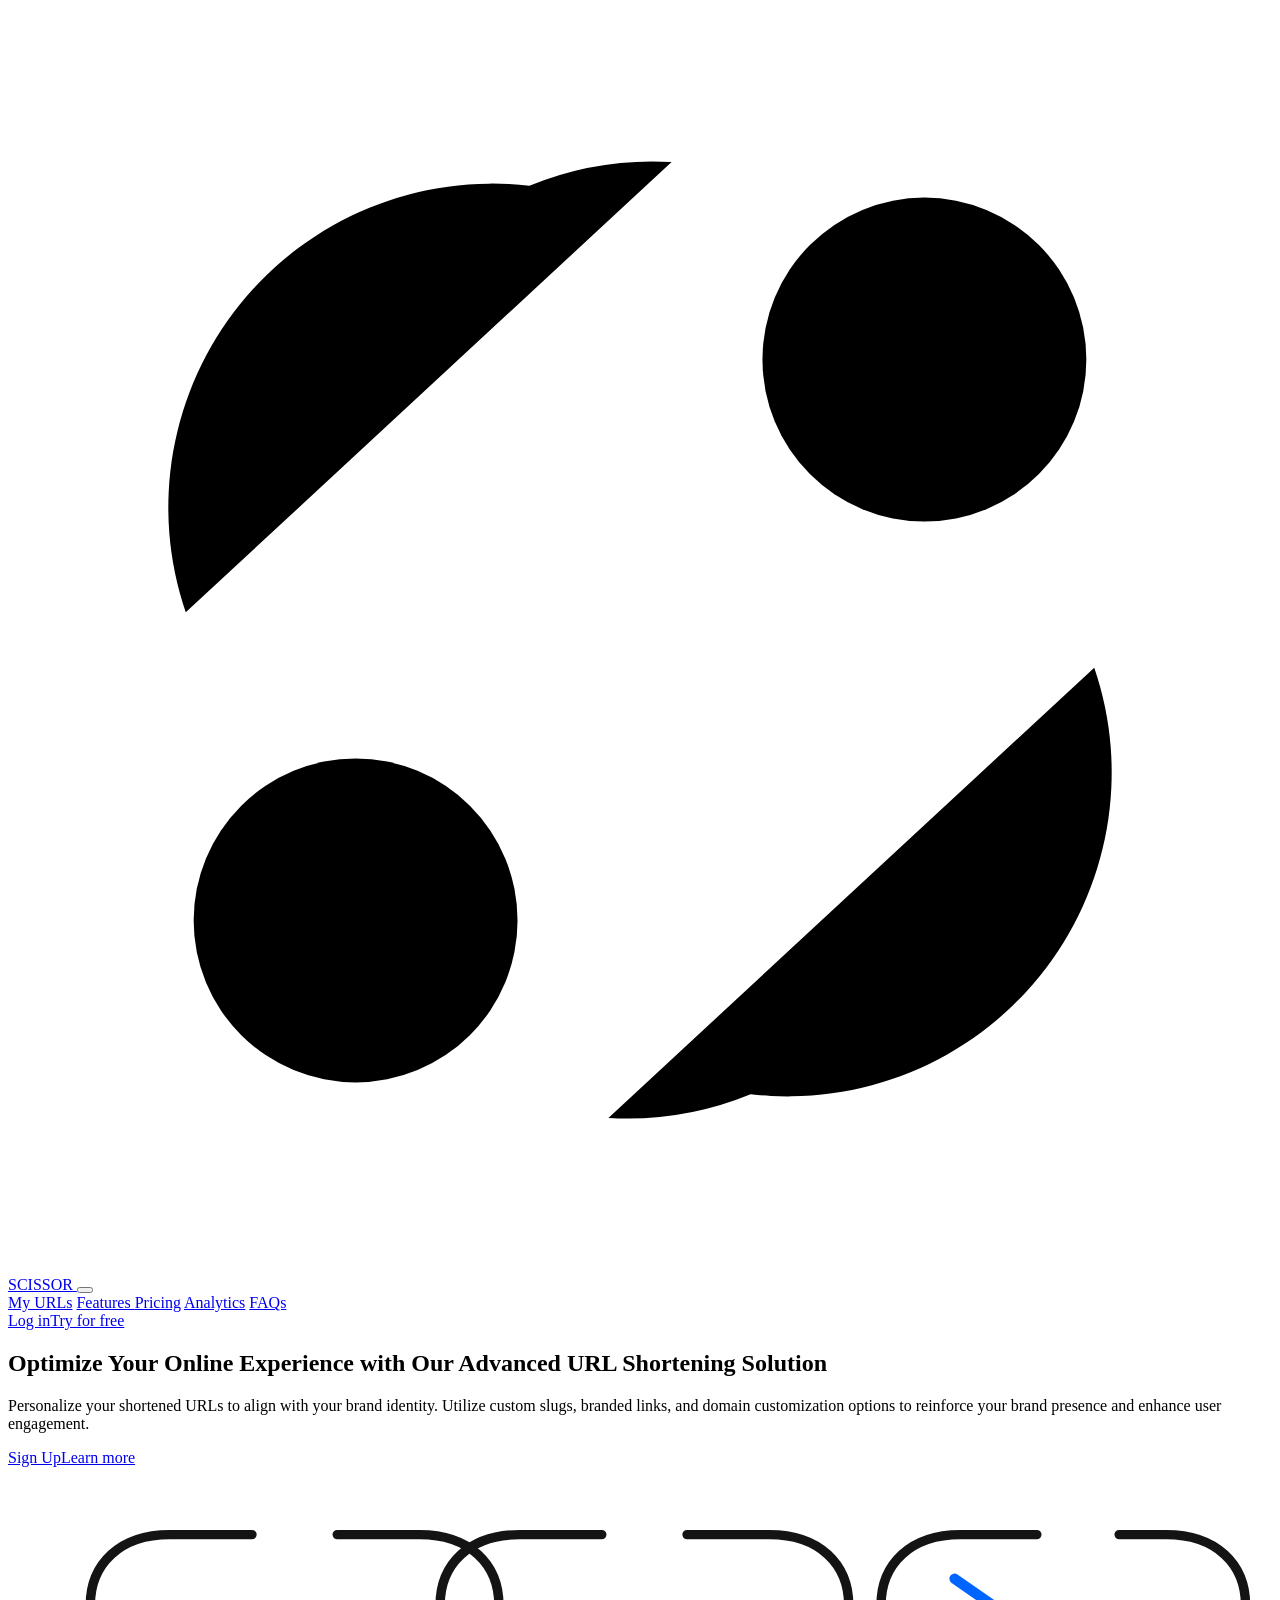
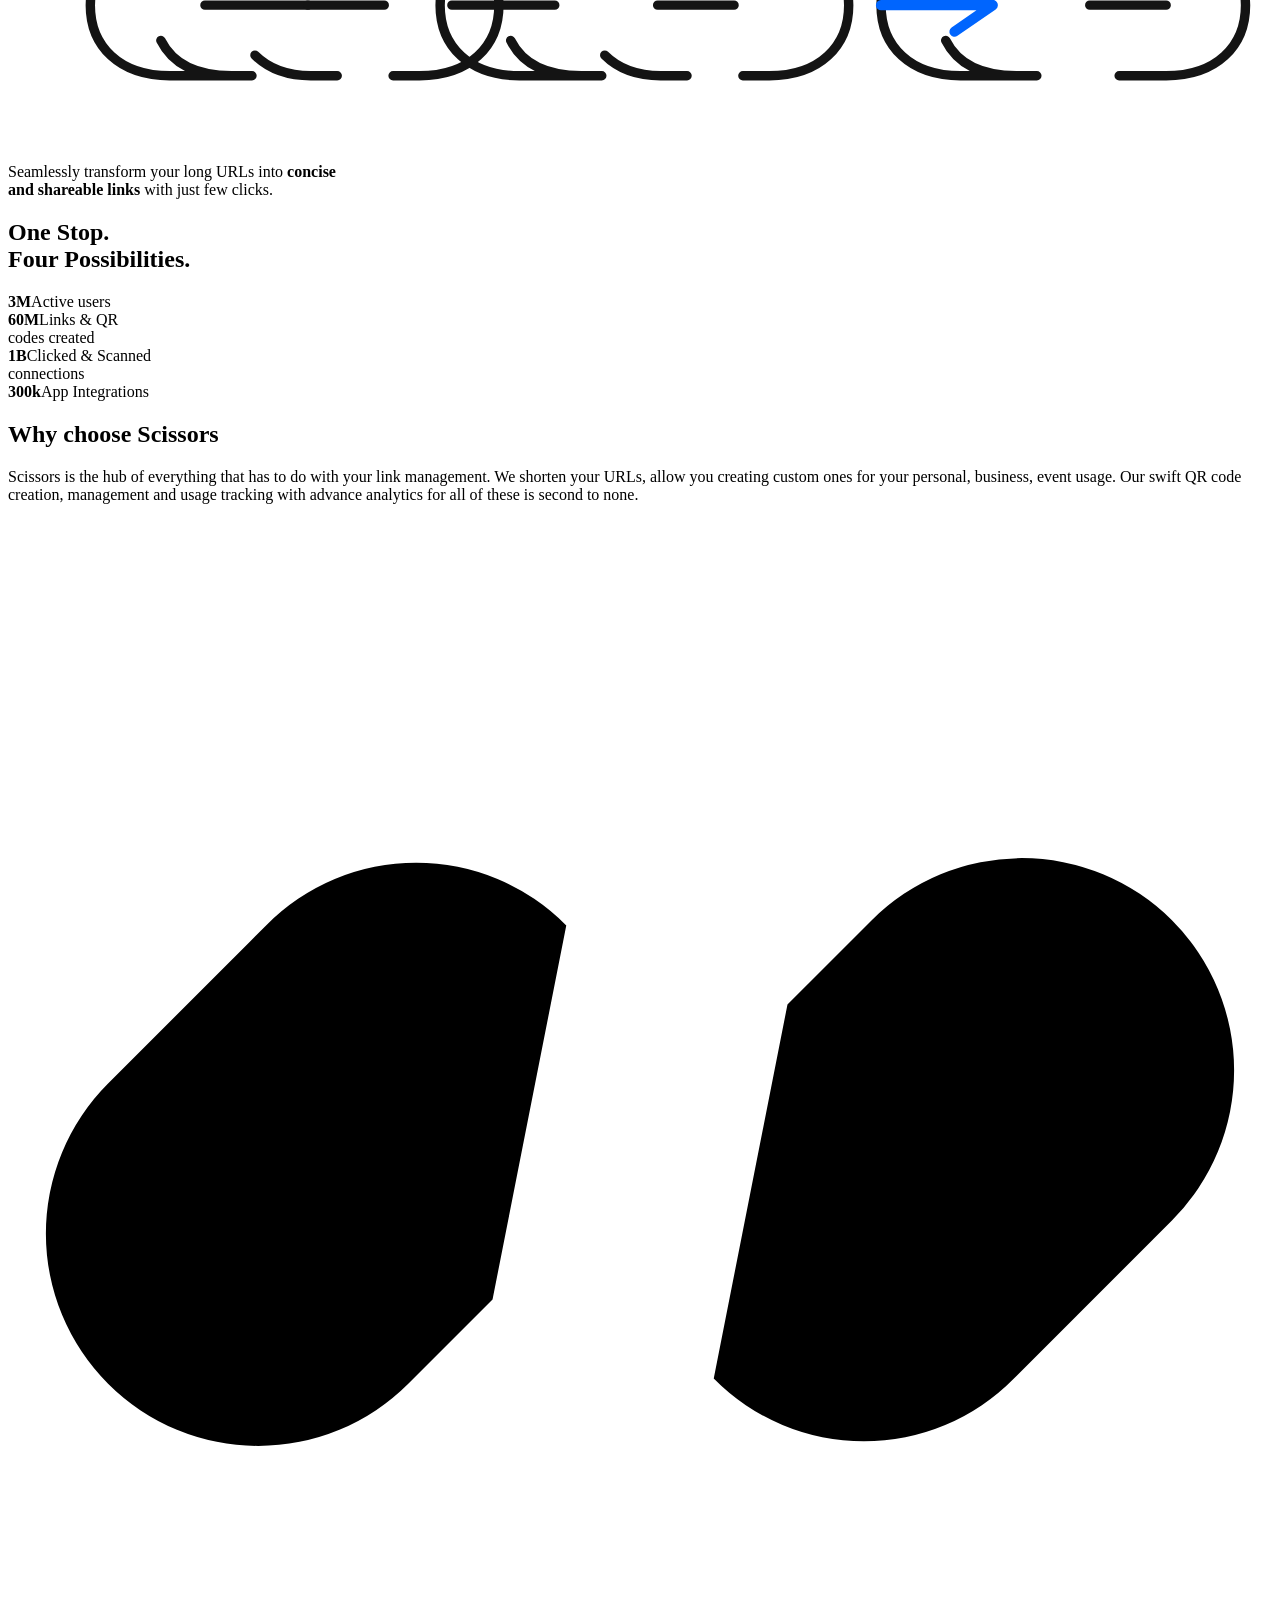
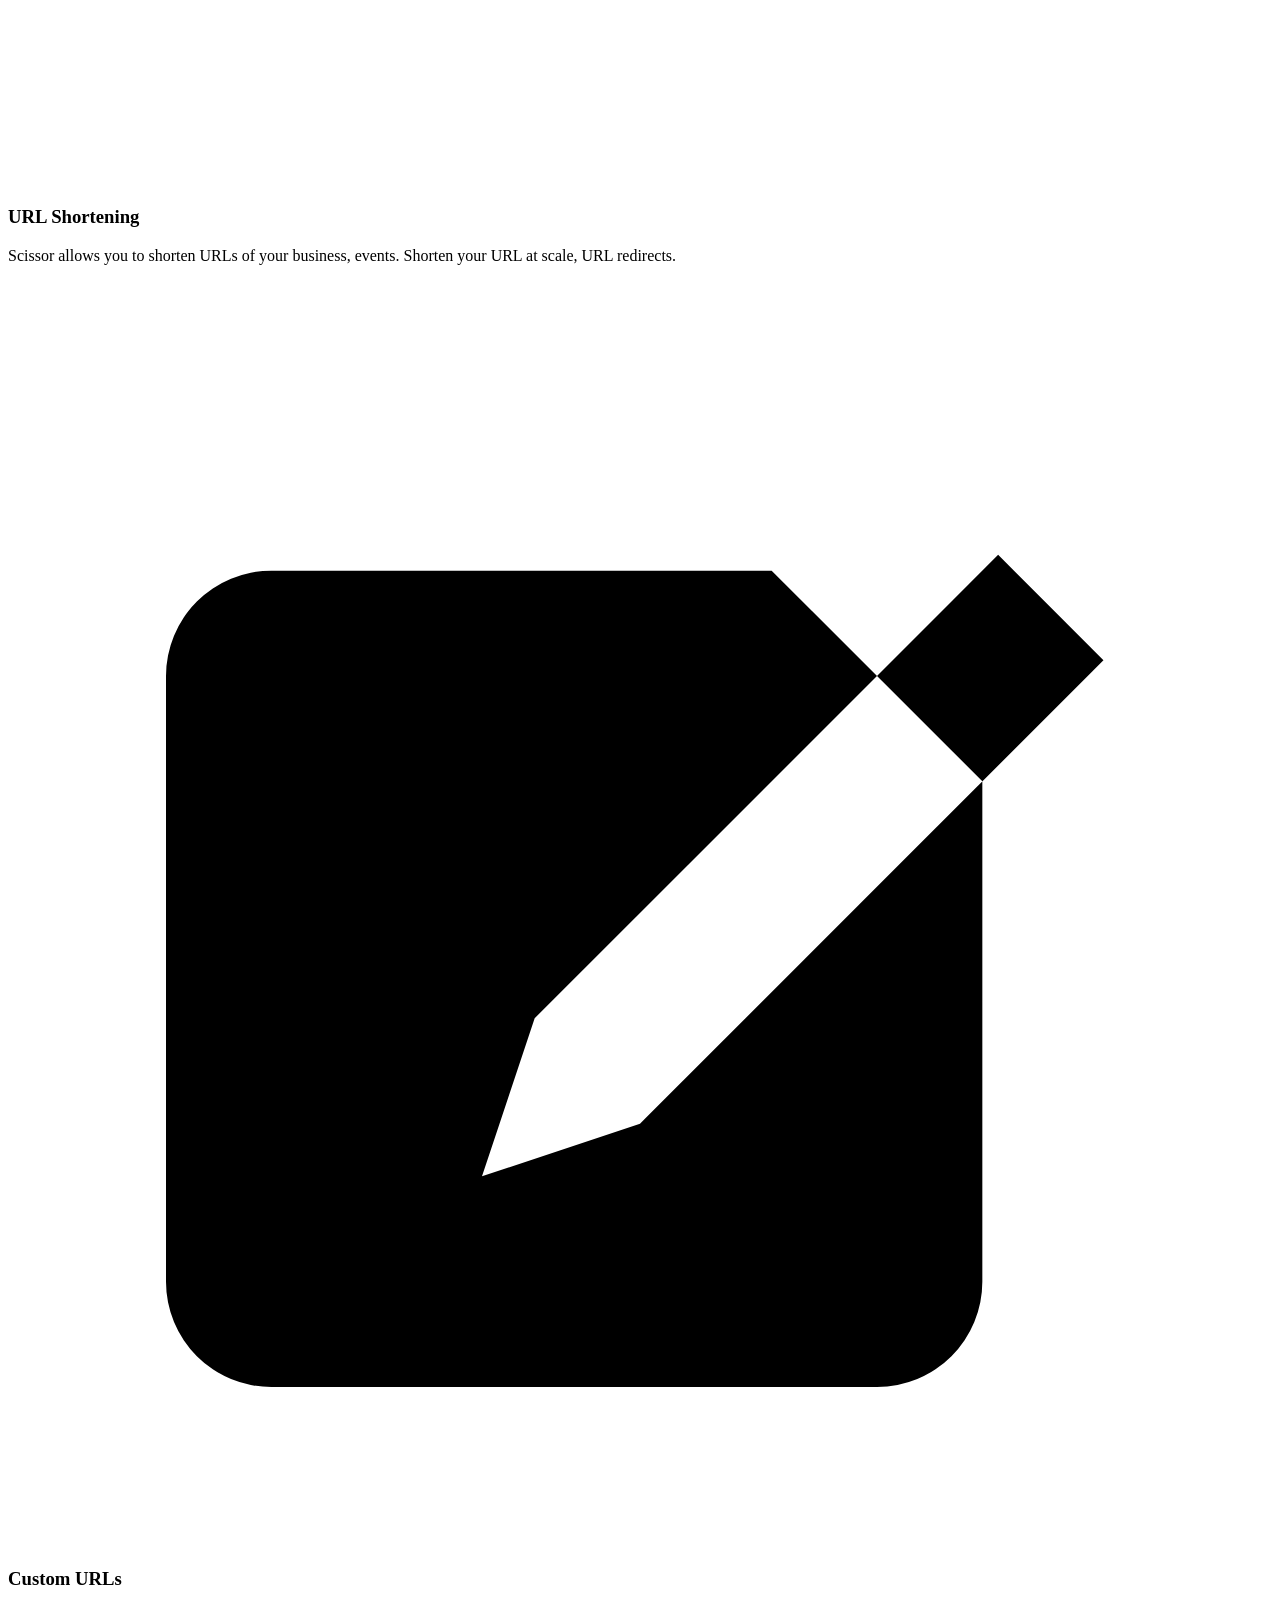
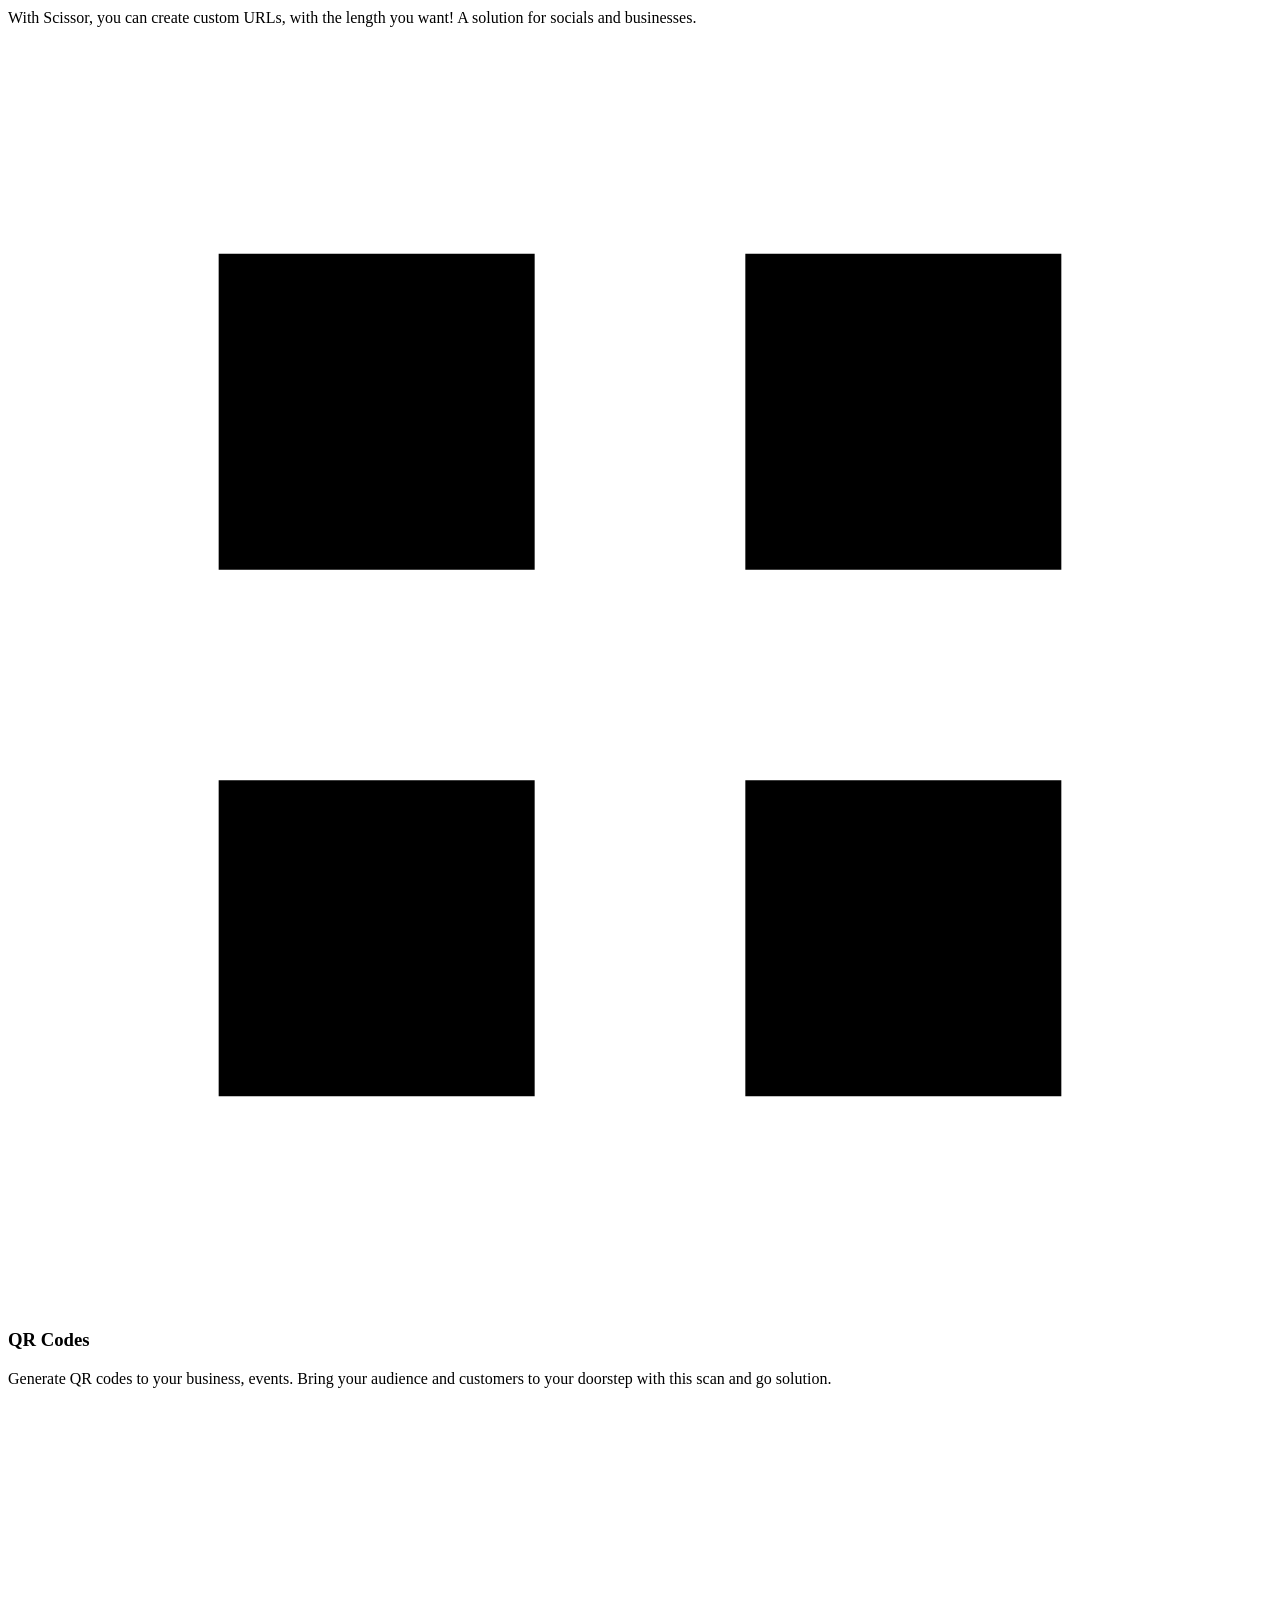
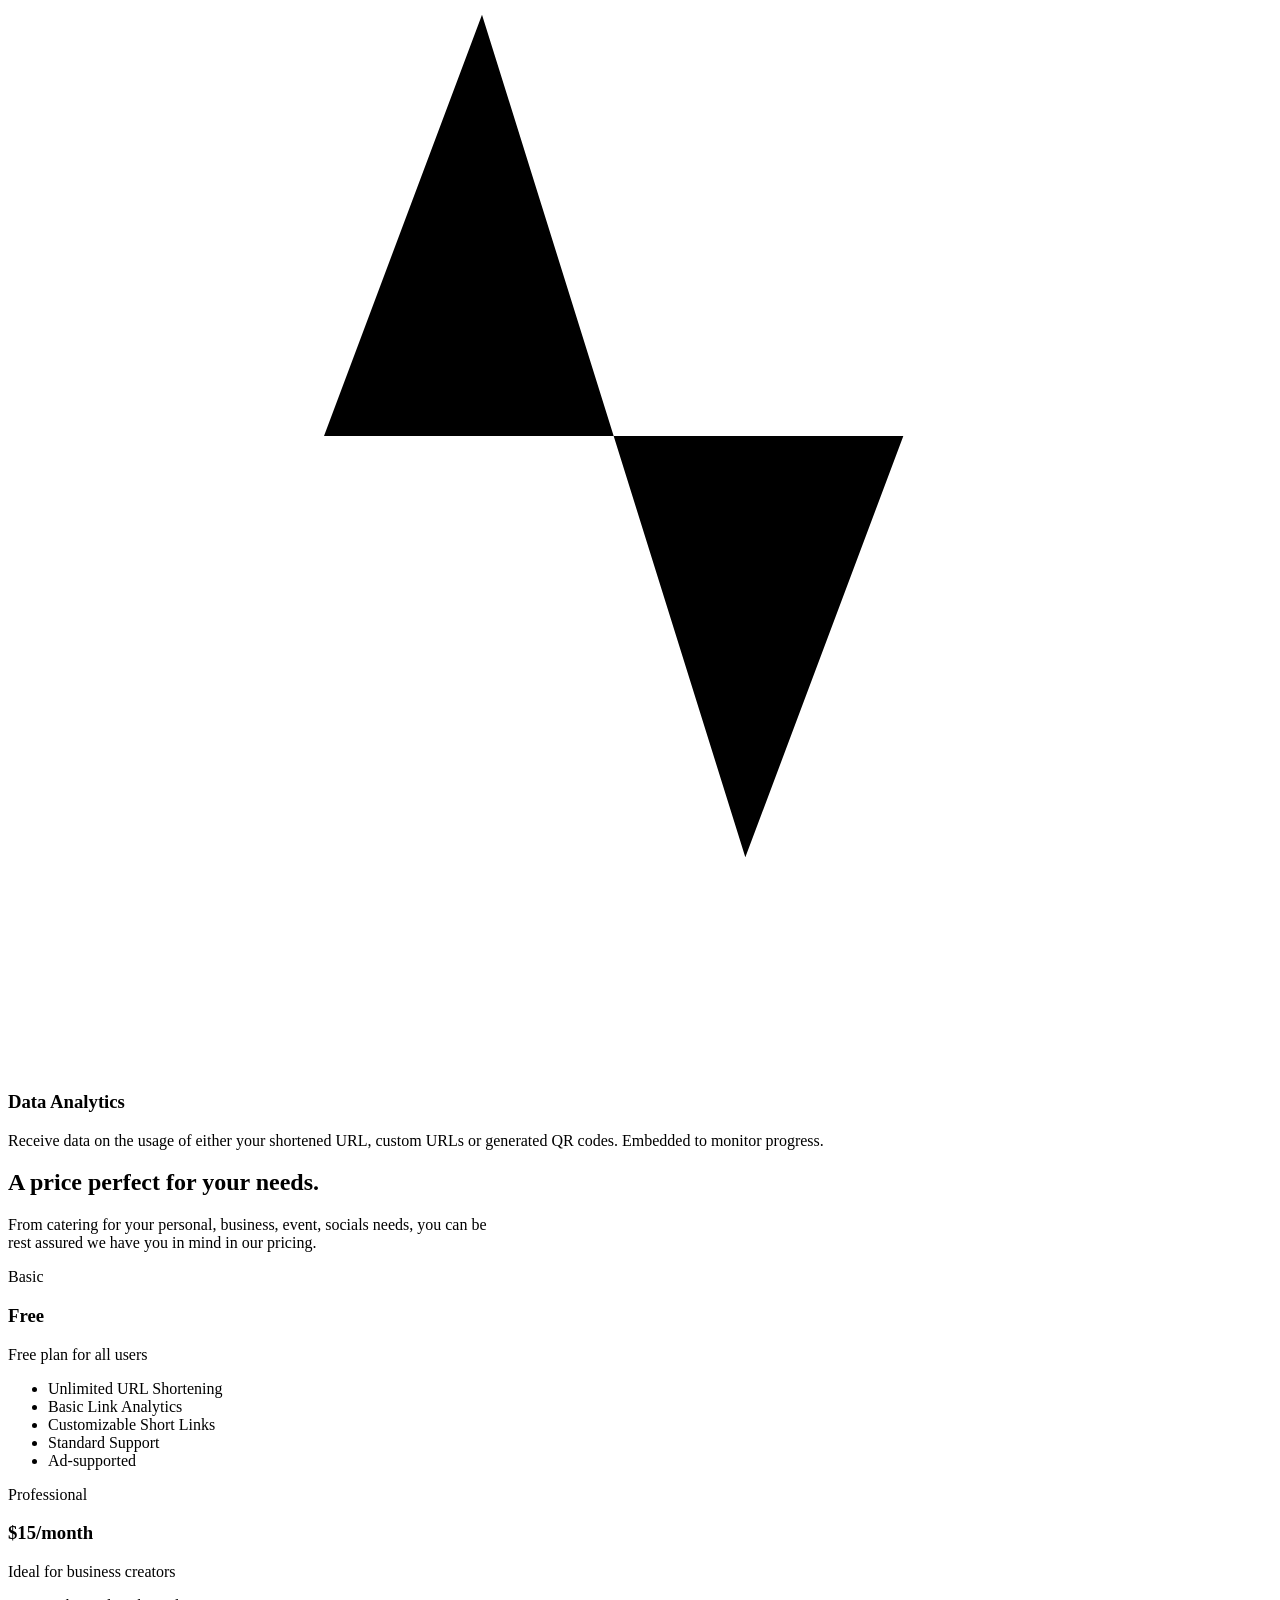
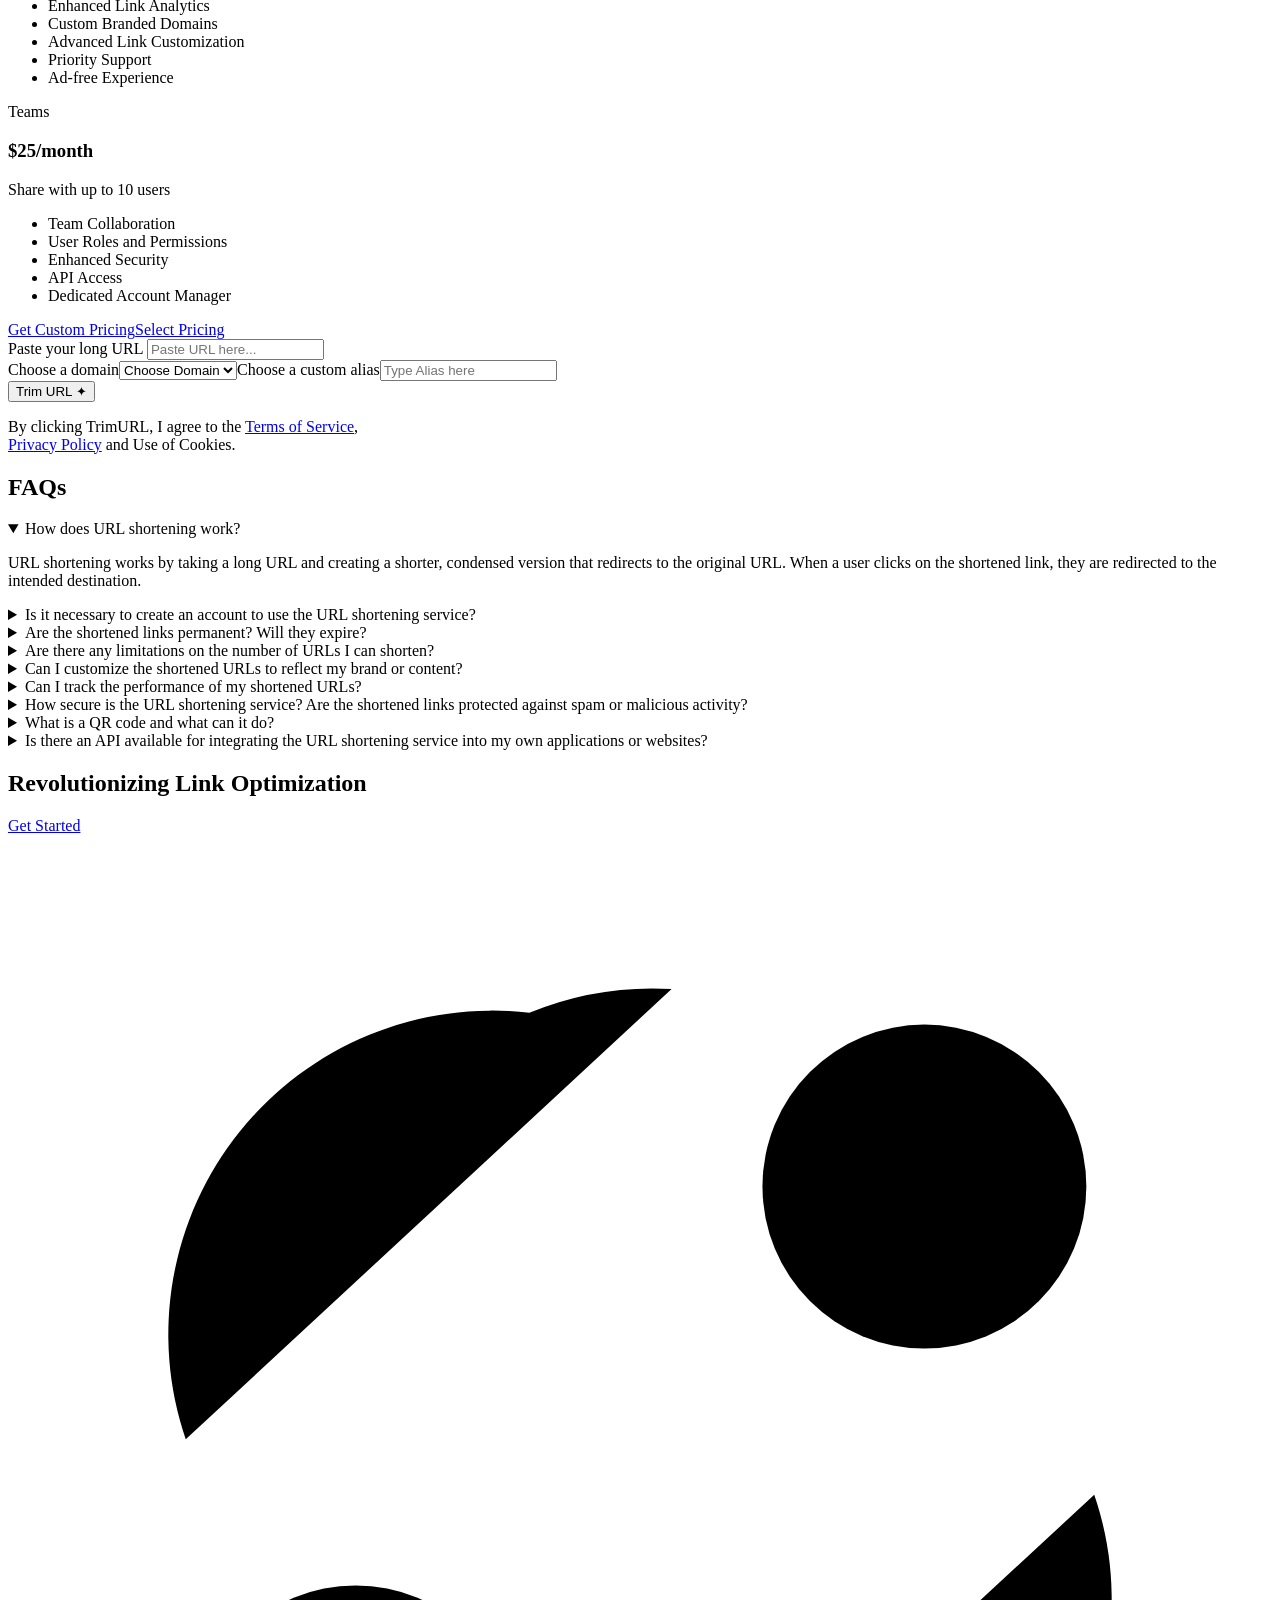
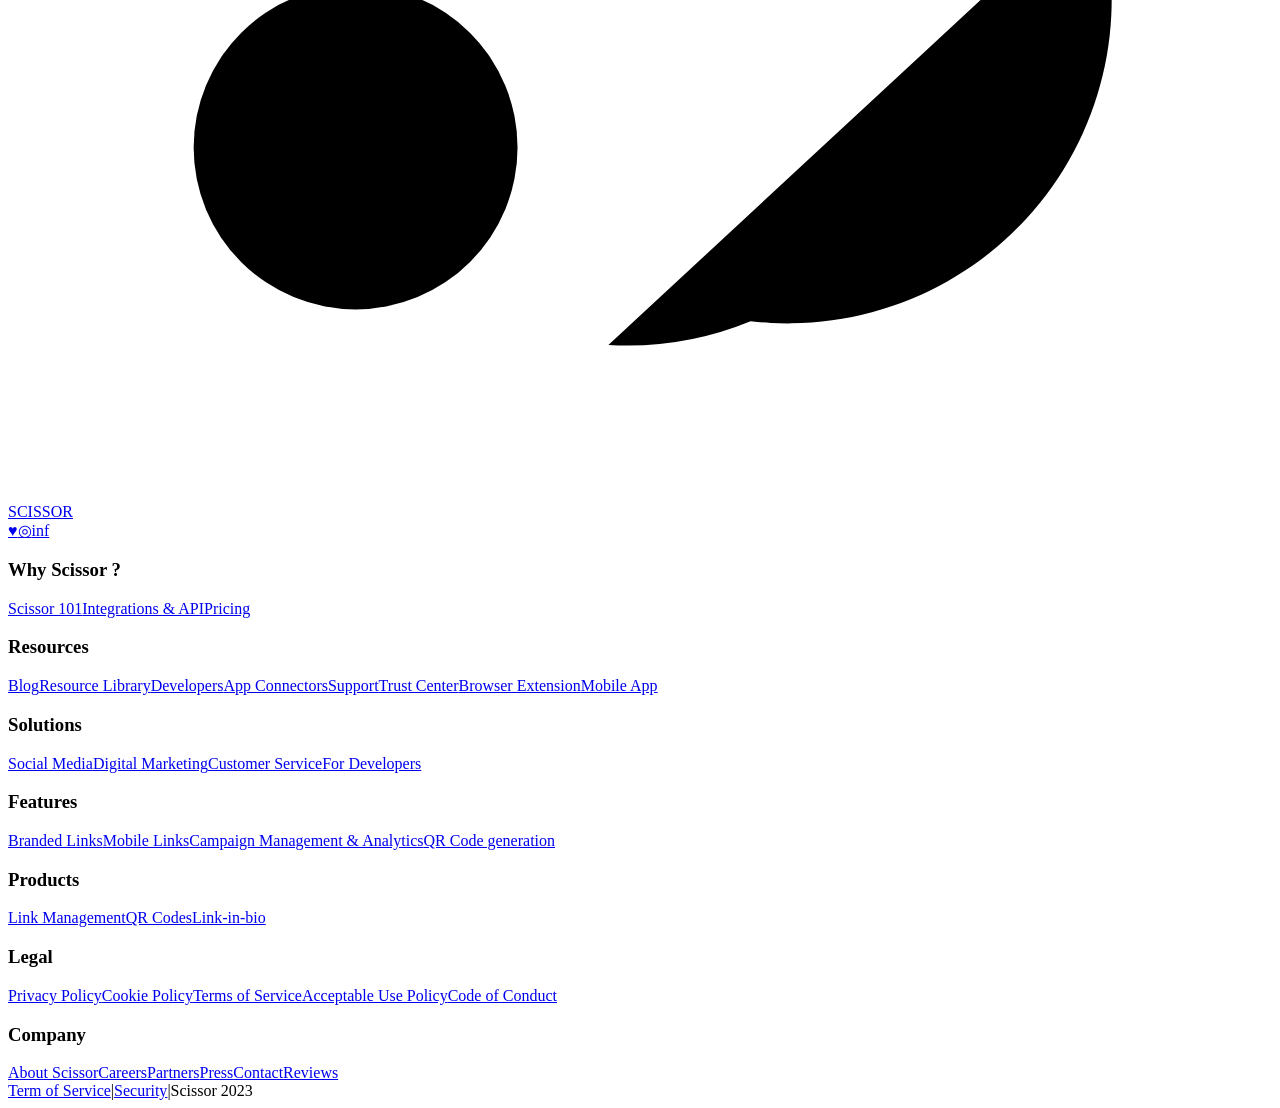
==== scissor-landing-page/index.html @ 6f9a1921 "Add Scissor page index.html" ====
<!doctype html>
<html lang="en">
<head>
  <meta charset="utf-8" />
  <meta name="viewport" content="width=device-width, initial-scale=1" />
  <meta name="theme-color" content="#ffffff" />
  <meta name="description" content="Scissor helps you shorten, brand, and measure the links you share." />
  <title>Scissor — Make every link count</title>
  <link rel="preconnect" href="https://fonts.googleapis.com" />
  <link rel="preconnect" href="https://fonts.gstatic.com" crossorigin />
  <link href="https://fonts.googleapis.com/css2?family=Poppins:wght@400;500;600;700&display=swap" rel="stylesheet" />
  <link rel="stylesheet" href="styles.css" />
</head>
<body>
  <header class="site-header" id="top">
    <div class="nav-shell">
      <a class="brand" href="#top" aria-label="Scissor home">
        <svg class="brand-mark" viewBox="0 0 32 32" aria-hidden="true"><path d="M13.2 4.5a8.2 8.2 0 0 0-8.7 10.8L16.8 3.9a8.2 8.2 0 0 0-3.6.6ZM18.8 27.5a8.2 8.2 0 0 0 8.7-10.8L15.2 28.1a8.2 8.2 0 0 0 3.6-.6Z"/><path d="m6.1 25.9 19.8-19.8M6.7 6.1l19.2 19.2"/><circle cx="8.8" cy="23.1" r="4.1"/><circle cx="23.2" cy="8.9" r="4.1"/></svg>
        <span class="brand-divider"></span><span>SCISSOR</span>
      </a>
      <button class="menu-toggle" type="button" aria-label="Open navigation" aria-expanded="false" aria-controls="main-nav"><span></span><span></span><span></span></button>
      <nav class="main-nav" id="main-nav" aria-label="Main navigation">
        <a class="nav-current" href="#shorten">My URLs</a>
        <a href="#features" class="nav-feature">Features <span class="chevron" aria-hidden="true"></span></a>
        <a href="#pricing">Pricing</a>
        <a href="#analytics">Analytics</a>
        <a href="#faqs">FAQs</a>
      </nav>
      <div class="nav-actions"><a class="login-link" href="#shorten">Log in</a><a class="button button-primary nav-cta" href="#shorten">Try for free</a></div>
    </div>
  </header>

  <main>
    <section class="hero" aria-labelledby="hero-title">
      <div class="hero-glow"></div>
      <div class="hero-copy">
        <h1 id="hero-title">Optimize Your Online Experience with Our Advanced <span class="blue-word">URL Shortening</span> Solution</h1>
        <p>Personalize your shortened URLs to align with your brand identity. Utilize custom slugs, branded links, and domain customization options to reinforce your brand presence and enhance user engagement.</p>
        <div class="hero-actions"><a class="button button-primary" href="#shorten">Sign Up</a><a class="button button-text" href="#features">Learn more</a></div>
      </div>
      <div class="link-showcase" aria-label="Long links become short, shareable links">
        <svg class="link-art" viewBox="0 0 430 94" role="img" aria-label="Several linked URL symbols becoming one short link">
          <g fill="none" stroke="#141414" stroke-width="3.2" stroke-linecap="round" stroke-linejoin="round">
            <path d="M83 23H55c-17 0-27 10-27 24s10 24 27 24h28M67 47h35M83 71h-7c-12 0-20-4-24-12"/><path d="M112 23h28c17 0 27 10 27 24s-10 24-27 24h-9M128 47h-26M112 71h-9c-8 0-14-2-19-7"/>
            <path d="M202 23h-28c-17 0-27 10-27 24s10 24 27 24h28M186 47h-35M202 71h-7c-12 0-20-4-24-12"/><path d="M231 23h28c17 0 27 10 27 24s-10 24-27 24h-9M247 47h-26M231 71h-9c-8 0-14-2-19-7"/>
            <path d="M350 23h-26c-17 0-27 10-27 24s10 24 27 24h26M334 47h-33M350 71h-7c-12 0-20-4-24-12"/><path d="M378 23h16c17 0 27 10 27 24s-10 24-27 24h-16M394 47h-26"/>
          </g>
          <path d="M297 47h38m0 0-13-9m13 9-13 9" fill="none" stroke="#0065fe" stroke-width="3.5" stroke-linecap="round" stroke-linejoin="round"/>
        </svg>
        <p>Seamlessly transform your long URLs into <strong>concise<br class="desktop-break" /> and shareable links</strong> with just few clicks.</p>
        <span class="showcase-shadow" aria-hidden="true"></span>
      </div>
      <div class="hero-platform" aria-hidden="true"><span></span></div>
    </section>

    <section class="stats" id="analytics" aria-label="Scissor at a glance">
      <div class="stats-inner">
        <h2>One Stop.<br />Four <span class="blue-word">Possibilities.</span></h2>
        <div class="stat"><strong>3M</strong><span>Active users</span></div>
        <div class="stat"><strong>60M</strong><span>Links &amp; QR<br />codes created</span></div>
        <div class="stat"><strong>1B</strong><span>Clicked &amp; Scanned<br />connections</span></div>
        <div class="stat"><strong>300k</strong><span>App Integrations</span></div>
      </div>
    </section>

    <section class="features section-wrap" id="features">
      <div class="feature-intro">
        <h2 class="section-title"><span>Why choose</span> <span class="blue-word">Scissors</span></h2>
        <p>Scissors is the hub of everything that has to do with your link management. We shorten your URLs, allow you creating custom ones for your personal, business, event usage. Our swift QR code creation, management and usage tracking with advance analytics for all of these is second to none.</p>
      </div>
      <article class="feature-item">
        <span class="feature-icon" aria-hidden="true"><svg viewBox="0 0 24 24"><path d="M9.2 14.8 7.6 16.4a4 4 0 0 1-5.7-5.7l3-3a4 4 0 0 1 5.7 0M14.8 9.2l1.6-1.6a4 4 0 0 1 5.7 5.7l-3 3a4 4 0 0 1-5.7 0M8 12h8"/></svg></span>
        <h3>URL Shortening</h3><p>Scissor allows you to shorten URLs of your business, events. Shorten your URL at scale, URL redirects.</p>
      </article>
      <article class="feature-item">
        <span class="feature-icon" aria-hidden="true"><svg viewBox="0 0 24 24"><path d="M14.5 5.5H5a2 2 0 0 0-2 2V19a2 2 0 0 0 2 2h11.5a2 2 0 0 0 2-2v-9.5M10 14l8.8-8.8 2 2L12 16l-3 1z"/></svg></span>
        <h3>Custom URLs</h3><p>With Scissor, you can create custom URLs, with the length you want! A solution for socials and businesses.</p>
      </article>
      <article class="feature-item">
        <span class="feature-icon" aria-hidden="true"><svg viewBox="0 0 24 24"><path d="M4 4h6v6H4zM14 4h6v6h-6zM4 14h6v6H4zM14 14h6v6h-6z"/></svg></span>
        <h3>QR Codes</h3><p>Generate QR codes to your business, events. Bring your audience and customers to your doorstep with this scan and go solution.</p>
      </article>
      <article class="feature-item">
        <span class="feature-icon" aria-hidden="true"><svg viewBox="0 0 24 24"><path d="M2 12h4l3-8 5 16 3-8h5"/></svg></span>
        <h3>Data Analytics</h3><p>Receive data on the usage of either your shortened URL, custom URLs or generated QR codes. Embedded to monitor progress.</p>
      </article>
    </section>

    <section class="pricing section-wrap" id="pricing">
      <div class="pricing-heading"><h2 class="section-title">A <span class="blue-word">price perfect</span> for your needs.</h2><p>From catering for your personal, business, event, socials needs, you can be<br class="desktop-break" /> rest assured we have you in mind in our pricing.</p></div>
      <div class="price-cards">
        <article class="price-card">
          <p class="plan-name">Basic</p><h3>Free</h3><p class="plan-description">Free plan for all users</p>
          <ul><li>Unlimited URL Shortening</li><li>Basic Link Analytics</li><li>Customizable Short Links</li><li>Standard Support</li><li>Ad-supported</li></ul>
        </article>
        <article class="price-card price-card-featured">
          <p class="plan-name">Professional</p><h3><span>$15</span>/month</h3><p class="plan-description">Ideal for business creators</p>
          <ul><li>Enhanced Link Analytics</li><li>Custom Branded Domains</li><li>Advanced Link Customization</li><li>Priority Support</li><li>Ad-free Experience</li></ul>
        </article>
        <article class="price-card">
          <p class="plan-name">Teams</p><h3><span>$25</span>/month</h3><p class="plan-description">Share with up to 10 users</p>
          <ul><li>Team Collaboration</li><li>User Roles and Permissions</li><li>Enhanced Security</li><li>API Access</li><li>Dedicated Account Manager</li></ul>
        </article>
      </div>
      <div class="pricing-actions"><a class="button button-outline" href="#shorten">Get Custom Pricing</a><a class="button button-primary" href="#shorten">Select Pricing</a></div>
    </section>

    <section class="shorten-section" id="shorten">
      <div class="wave wave-left" aria-hidden="true"></div><div class="wave wave-right" aria-hidden="true"></div>
      <form class="shorten-card" id="shorten-form">
        <label class="sr-only" for="long-url">Paste your long URL</label>
        <input id="long-url" name="url" type="url" placeholder="Paste URL here..." required />
        <div class="form-row"><label class="sr-only" for="domain">Choose a domain</label><select id="domain" name="domain"><option value="scissor.link">Choose Domain</option><option value="scissor.link">scissor.link</option><option value="trim.li">trim.li</option></select><label class="sr-only" for="alias">Choose a custom alias</label><input id="alias" name="alias" type="text" placeholder="Type Alias here" /></div>
        <button class="button button-primary trim-button" type="submit">Trim URL <span aria-hidden="true">✦</span></button>
        <p class="terms-copy">By clicking TrimURL, I agree to the <a href="#footer">Terms of Service</a>,<br /> <a href="#footer">Privacy Policy</a> and Use of Cookies.</p>
        <p class="form-result" id="form-result" role="status" aria-live="polite" hidden></p>
      </form>
    </section>

    <section class="faqs section-wrap" id="faqs">
      <span class="faq-ornament faq-ornament-left" aria-hidden="true"></span><span class="faq-ornament faq-ornament-right" aria-hidden="true"></span>
      <h2 class="section-title">FAQs</h2>
      <div class="faq-list">
        <details class="faq-item" open><summary>How does URL shortening work?</summary><p>URL shortening works by taking a long URL and creating a shorter, condensed version that redirects to the original URL. When a user clicks on the shortened link, they are redirected to the intended destination.</p></details>
        <details class="faq-item"><summary>Is it necessary to create an account to use the URL shortening service?</summary><p>You can try the page’s link form without an account. A Scissor account is needed for saved links and account features.</p></details>
        <details class="faq-item"><summary>Are the shortened links permanent? Will they expire?</summary><p>Links remain available according to the service plan and Scissor’s current terms.</p></details>
        <details class="faq-item"><summary>Are there any limitations on the number of URLs I can shorten?</summary><p>Usage limits depend on your plan. Review the pricing options above for the features included in each plan.</p></details>
        <details class="faq-item"><summary>Can I customize the shortened URLs to reflect my brand or content?</summary><p>Yes. Custom aliases and branded domains help your links match your brand identity.</p></details>
        <details class="faq-item"><summary>Can I track the performance of my shortened URLs?</summary><p>Link analytics can show how your audience interacts with your shortened links.</p></details>
        <details class="faq-item"><summary>How secure is the URL shortening service? Are the shortened links protected against spam or malicious activity?</summary><p>Scissor provides security and abuse controls as part of its link management service.</p></details>
        <details class="faq-item"><summary>What is a QR code and what can it do?</summary><p>A QR code stores a link that people can open by scanning it with a phone camera or QR reader.</p></details>
        <details class="faq-item"><summary>Is there an API available for integrating the URL shortening service into my own applications or websites?</summary><p>API access is available for integrating link shortening into your own tools and applications.</p></details>
      </div>
    </section>

    <section class="closing-cta">
      <div class="closing-wave closing-wave-one" aria-hidden="true"></div><div class="closing-wave closing-wave-two" aria-hidden="true"></div>
      <h2>Revolutionizing Link Optimization</h2><a class="button button-primary" href="#shorten">Get Started</a>
    </section>
  </main>

  <footer class="site-footer" id="footer">
    <div class="footer-glow footer-glow-left" aria-hidden="true"></div><div class="footer-glow footer-glow-right" aria-hidden="true"></div>
    <div class="footer-inner">
      <div class="footer-brand-col"><a class="brand brand-dark" href="#top" aria-label="Scissor home"><svg class="brand-mark" viewBox="0 0 32 32" aria-hidden="true"><path d="M13.2 4.5a8.2 8.2 0 0 0-8.7 10.8L16.8 3.9a8.2 8.2 0 0 0-3.6.6ZM18.8 27.5a8.2 8.2 0 0 0 8.7-10.8L15.2 28.1a8.2 8.2 0 0 0 3.6-.6Z"/><path d="m6.1 25.9 19.8-19.8M6.7 6.1l19.2 19.2"/><circle cx="8.8" cy="23.1" r="4.1"/><circle cx="23.2" cy="8.9" r="4.1"/></svg><span class="brand-divider"></span><span>SCISSOR</span></a>
        <div class="social-links" aria-label="Social media"><a href="#footer" aria-label="Twitter">♥</a><a href="#footer" aria-label="Instagram">◎</a><a href="#footer" aria-label="LinkedIn">in</a><a href="#footer" aria-label="Facebook">f</a></div></div>
      <div class="footer-columns">
        <div class="footer-col"><h3>Why Scissor ?</h3><a href="#features">Scissor 101</a><a href="#features">Integrations &amp; API</a><a href="#pricing">Pricing</a><h3>Resources</h3><a href="#footer">Blog</a><a href="#footer">Resource Library</a><a href="#footer">Developers</a><a href="#footer">App Connectors</a><a href="#footer">Support</a><a href="#footer">Trust Center</a><a href="#footer">Browser Extension</a><a href="#footer">Mobile App</a></div>
        <div class="footer-col"><h3>Solutions</h3><a href="#footer">Social Media</a><a href="#footer">Digital Marketing</a><a href="#footer">Customer Service</a><a href="#footer">For Developers</a><h3>Features</h3><a href="#features">Branded Links</a><a href="#features">Mobile Links</a><a href="#features">Campaign Management &amp; Analytics</a><a href="#features">QR Code generation</a></div>
        <div class="footer-col"><h3>Products</h3><a href="#features">Link Management</a><a href="#features">QR Codes</a><a href="#shorten">Link-in-bio</a><h3>Legal</h3><a href="#footer">Privacy Policy</a><a href="#footer">Cookie Policy</a><a href="#footer">Terms of Service</a><a href="#footer">Acceptable Use Policy</a><a href="#footer">Code of Conduct</a></div>
        <div class="footer-col"><h3>Company</h3><a href="#footer">About Scissor</a><a href="#footer">Careers</a><a href="#footer">Partners</a><a href="#footer">Press</a><a href="#footer">Contact</a><a href="#footer">Reviews</a></div>
      </div>
      <div class="footer-legal"><a href="#footer">Term of Service</a><span>|</span><a href="#footer">Security</a><span>|</span><span>Scissor 2023</span></div>
    </div>
  </footer>
  <script src="script.js"></script>
</body>
</html>
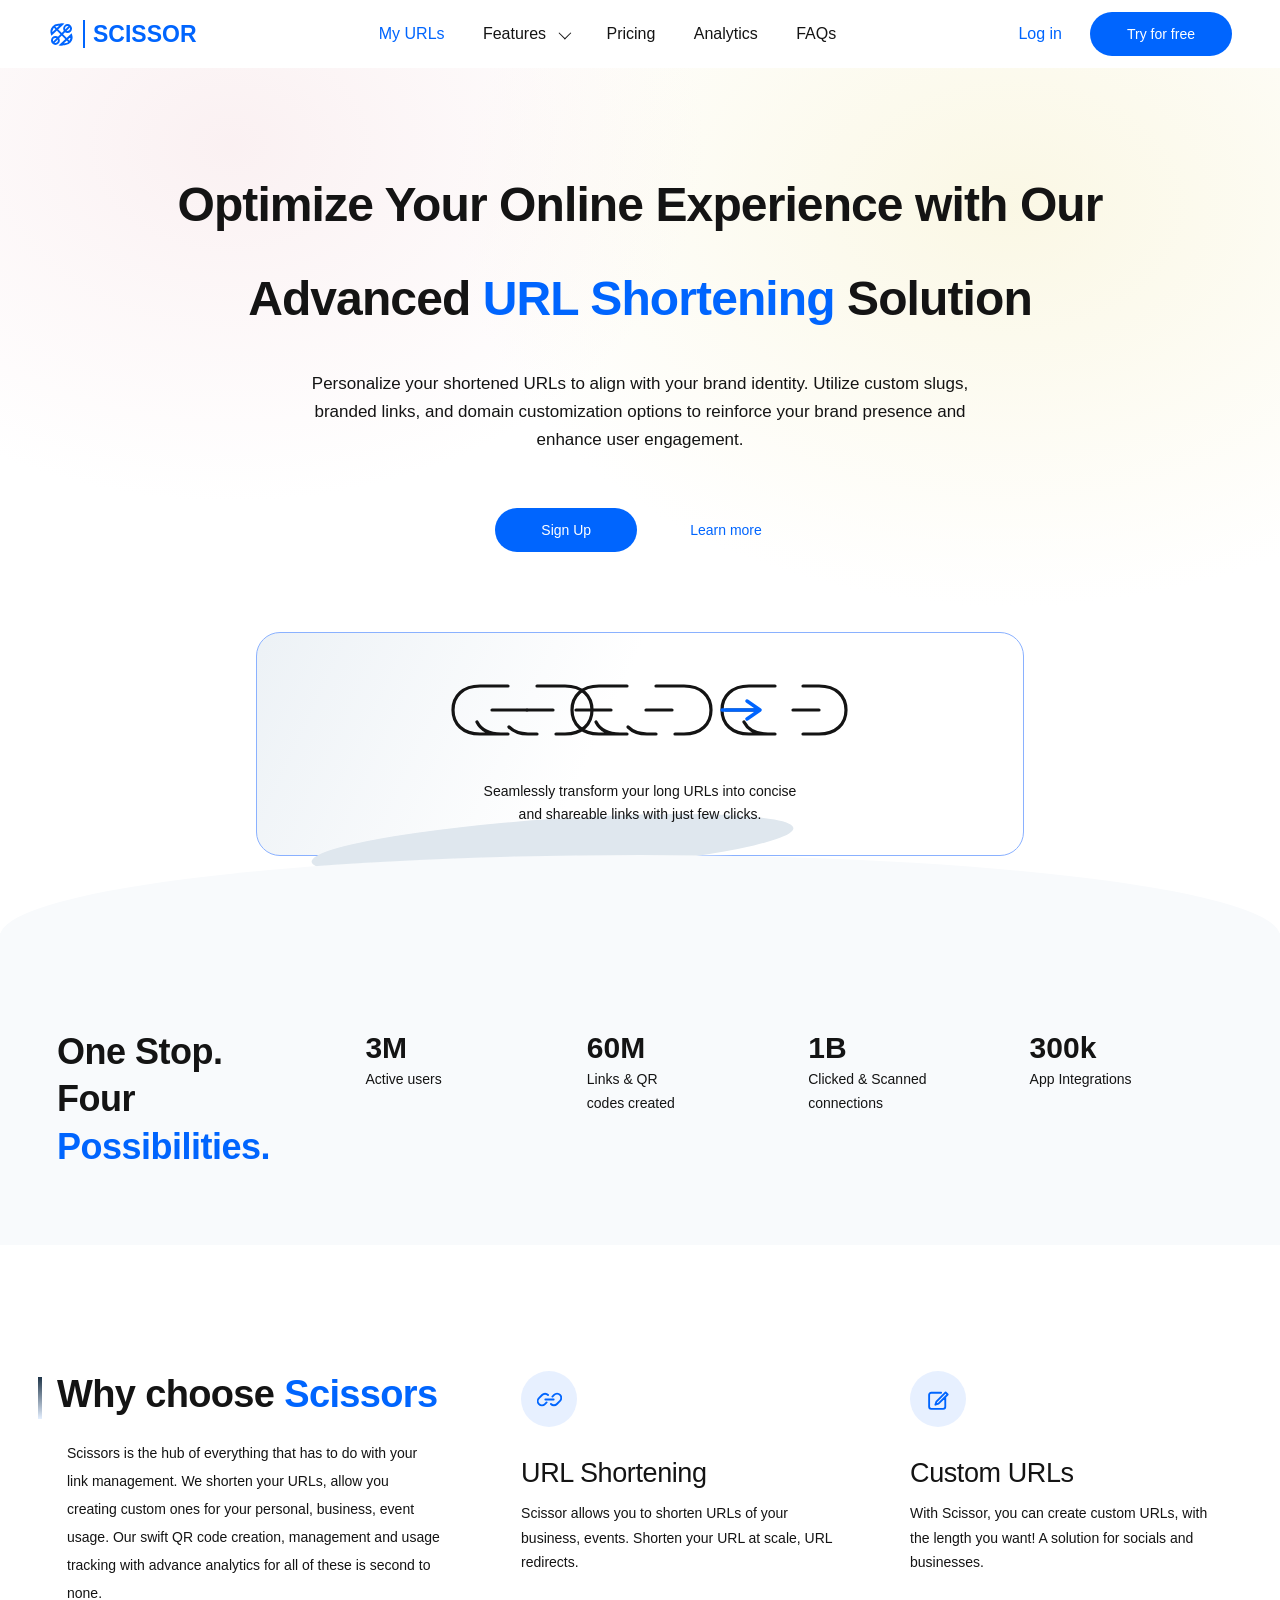
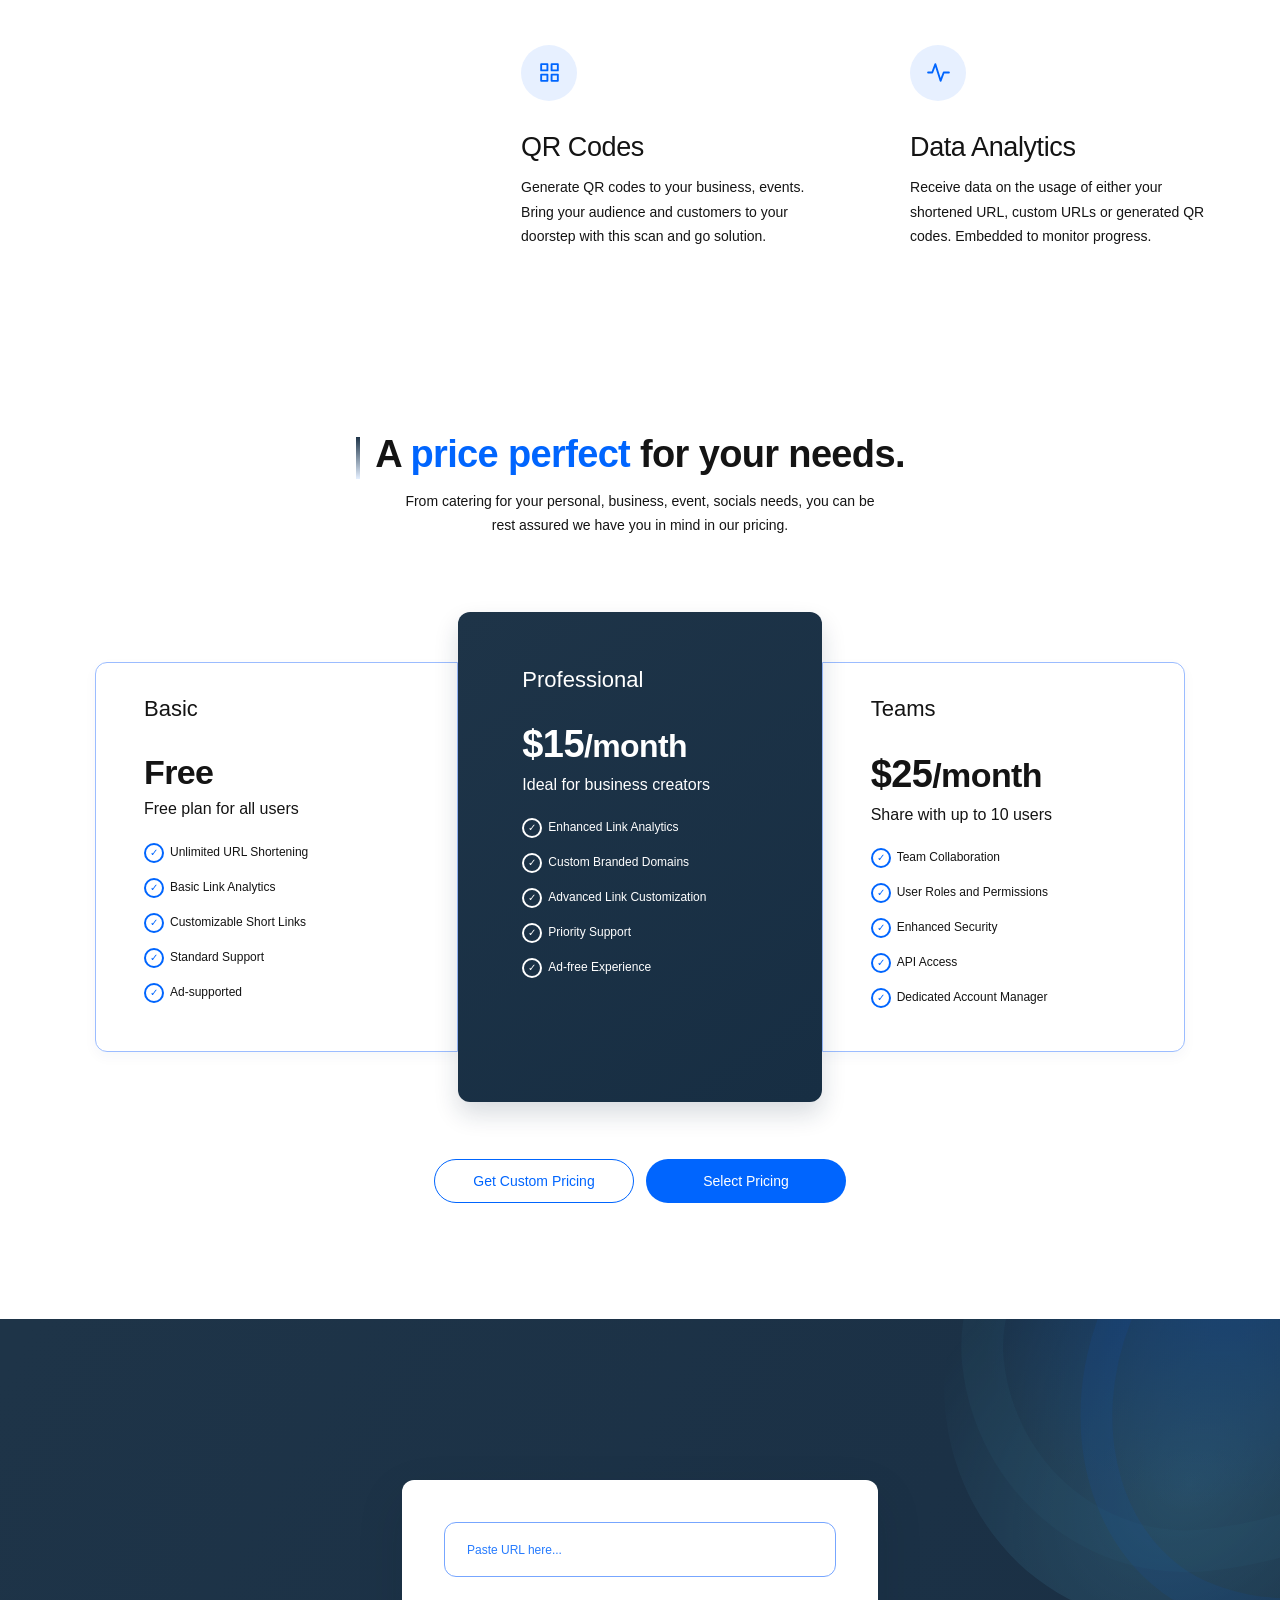
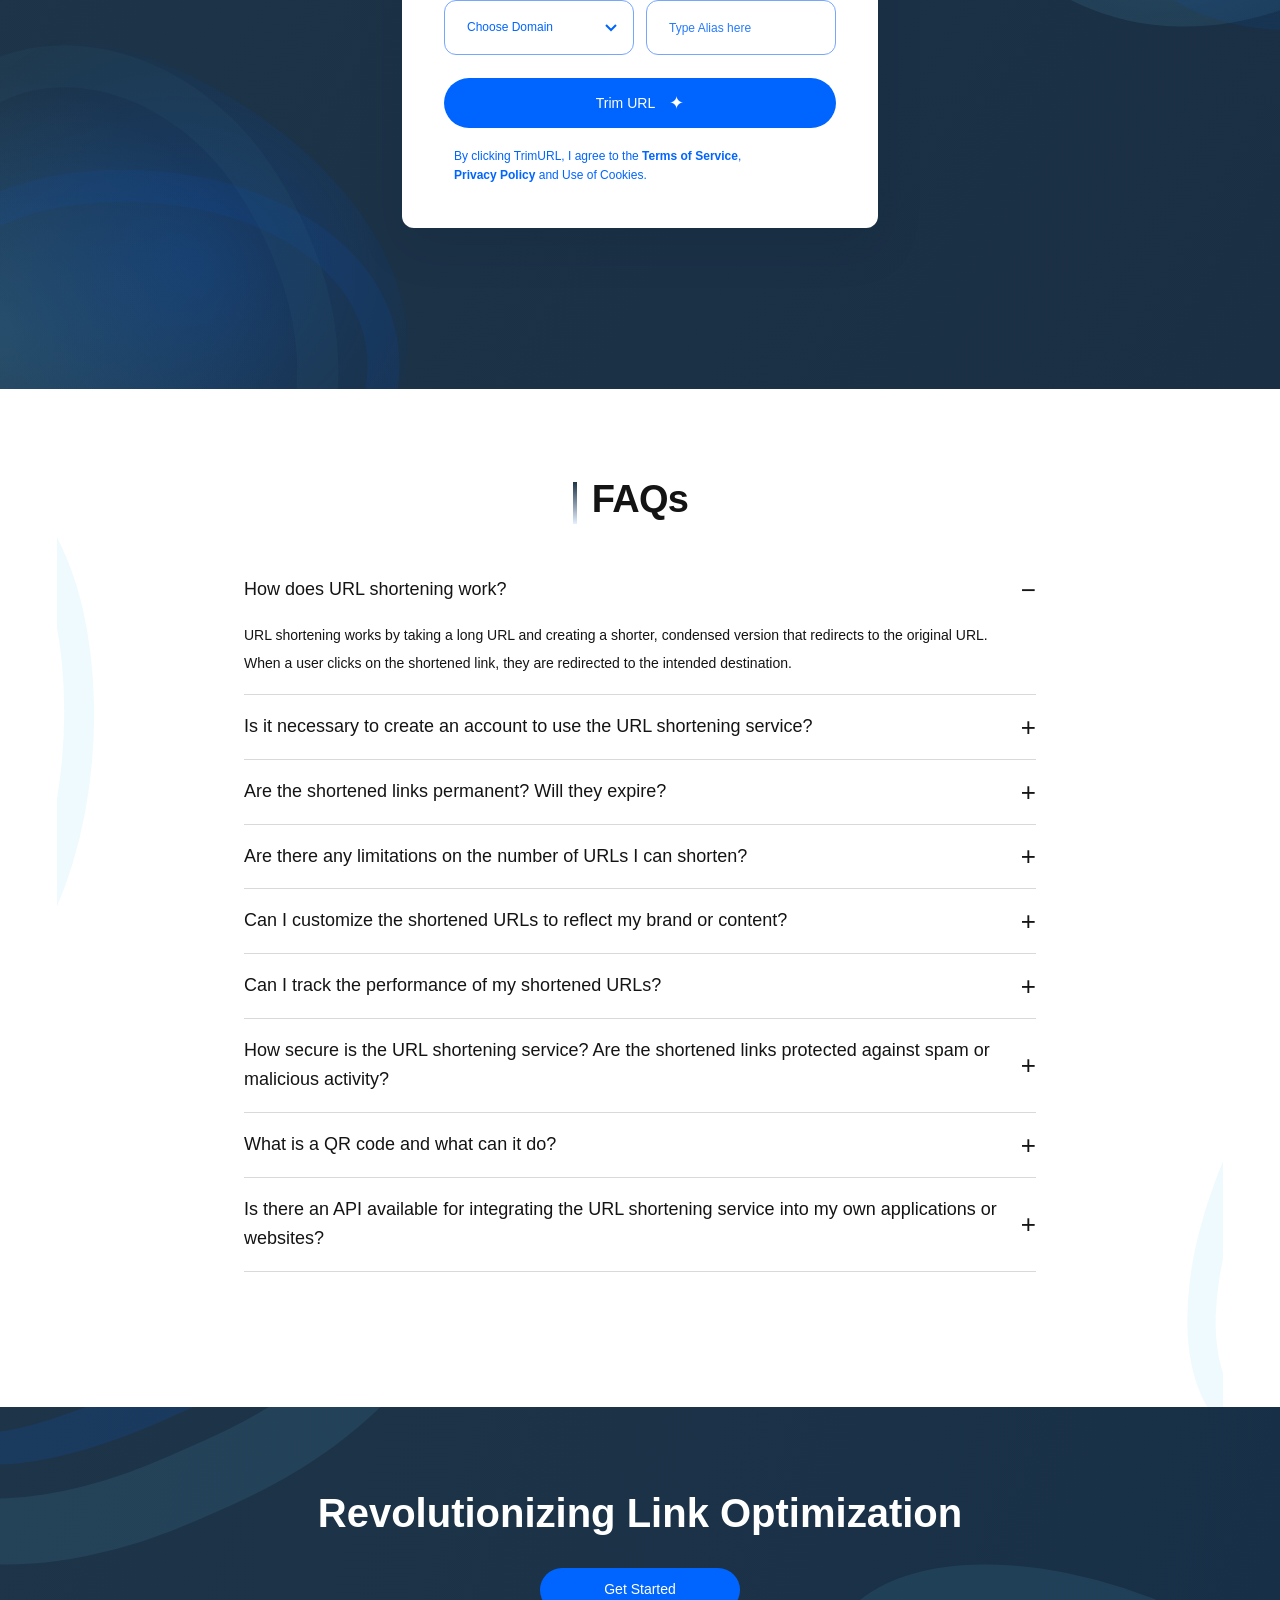
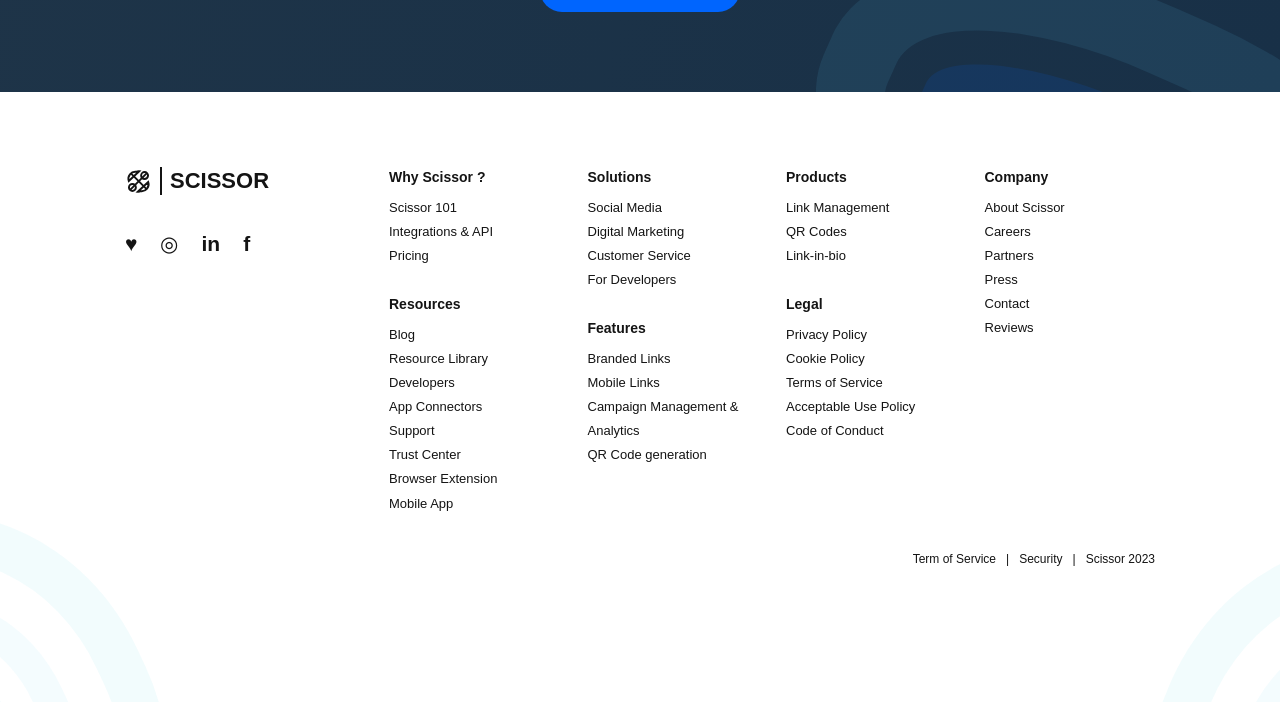
==== commit 5317108b: "Refresh updated Scissor styles" ====
--- a/scissor-landing-page/index.html
+++ b/scissor-landing-page/index.html
@@ -9,7 +9,7 @@
   <link rel="preconnect" href="https://fonts.googleapis.com" />
   <link rel="preconnect" href="https://fonts.gstatic.com" crossorigin />
   <link href="https://fonts.googleapis.com/css2?family=Poppins:wght@400;500;600;700&display=swap" rel="stylesheet" />
-  <link rel="stylesheet" href="styles.css" />
+  <link rel="stylesheet" href="styles.css?v=2" />
 </head>
 <body>
   <header class="site-header" id="top">
--- a/scissor-landing-page/styles.css
+++ b/scissor-landing-page/styles.css
@@ -0,0 +1,299 @@
+:root {
+  --blue: #0065fe;
+  --blue-dark: #005ae2;
+  --ink: #141414;
+  --muted: #383838;
+  --navy: #1e3448;
+  --navy-deep: #172b3d;
+  --pale-blue: #e8f1ff;
+  --line: #d7e2ff;
+  --white: #fff;
+  font-family: "Poppins", Arial, sans-serif;
+  color: var(--ink);
+  font-synthesis: none;
+  text-rendering: optimizeLegibility;
+}
+
+* { box-sizing: border-box; }
+html { scroll-behavior: smooth; scroll-padding-top: 84px; }
+body { margin: 0; min-width: 320px; background: var(--white); font-size: 16px; line-height: 1.6; }
+a { color: inherit; text-decoration: none; }
+button, input, select { font: inherit; }
+button, a, summary { -webkit-tap-highlight-color: transparent; }
+.sr-only { position: absolute; width: 1px; height: 1px; padding: 0; margin: -1px; overflow: hidden; clip: rect(0, 0, 0, 0); white-space: nowrap; border: 0; }
+.blue-word { color: var(--blue); }
+
+.site-header { height: 68px; position: relative; z-index: 10; background: rgba(255,255,255,.88); }
+.nav-shell { max-width: 1200px; height: 100%; margin: 0 auto; padding: 0 8px; display: flex; align-items: center; justify-content: space-between; gap: 30px; }
+.brand { display: inline-flex; align-items: center; gap: 8px; color: var(--blue); font-size: 23px; font-weight: 600; line-height: 1; white-space: nowrap; }
+.brand-mark { width: 27px; height: 27px; fill: none; stroke: currentColor; stroke-width: 2.3; }
+.brand-divider { width: 2px; height: 28px; background: currentColor; display: inline-block; }
+.main-nav { display: flex; align-items: center; gap: clamp(24px, 3vw, 45px); font-size: 16px; }
+.main-nav a { transition: color .18s ease; }
+.main-nav a:hover, .login-link:hover { color: var(--blue); }
+.main-nav .nav-current { color: var(--blue); }
+.nav-feature { display: inline-flex; align-items: center; gap: 13px; }
+.chevron { width: 9px; height: 9px; border-right: 1.5px solid; border-bottom: 1.5px solid; transform: rotate(45deg) translateY(-2px); }
+.nav-actions { display: flex; align-items: center; gap: 28px; white-space: nowrap; }
+.login-link { color: var(--blue); }
+.button { border: 1px solid transparent; min-height: 44px; padding: 10px 28px; display: inline-flex; justify-content: center; align-items: center; border-radius: 999px; font-size: 14px; font-weight: 500; line-height: 1.2; cursor: pointer; transition: background .18s ease, color .18s ease, transform .18s ease, box-shadow .18s ease; }
+.button:hover { transform: translateY(-1px); }
+.button-primary { color: var(--white); background: var(--blue); }
+.button-primary:hover { background: var(--blue-dark); box-shadow: 0 7px 18px rgba(0,101,254,.18); }
+.nav-cta { min-width: 142px; height: 44px; }
+.button-text { color: var(--blue); padding-inline: 22px; }
+.button-text:hover { background: #edf4ff; }
+.menu-toggle { display: none; }
+
+.hero { min-height: 865px; position: relative; overflow: hidden; padding: 90px 24px 0; text-align: center; background: radial-gradient(ellipse at 18% 9%, rgba(248,233,235,.65), transparent 32%), radial-gradient(ellipse at 79% 16%, rgba(249,245,220,.75), transparent 39%), #fff; }
+.hero-glow { position: absolute; inset: 0; pointer-events: none; background: linear-gradient(180deg, rgba(255,255,255,0) 48%, #fff 100%); }
+.hero-copy, .link-showcase { position: relative; z-index: 1; }
+.hero-copy { max-width: 1000px; margin: 0 auto; }
+.hero h1 { margin: 0 auto 25px; max-width: 980px; font-size: clamp(38px, 4vw, 48px); font-weight: 600; letter-spacing: -.9px; line-height: 1.95; }
+.hero-copy > p { max-width: 720px; margin: 0 auto; font-size: 17px; line-height: 1.65; }
+.hero-actions { margin-top: 54px; display: flex; justify-content: center; align-items: center; gap: 30px; }
+.hero-actions .button-primary { min-width: 142px; }
+.link-showcase { width: min(768px, 90vw); min-height: 224px; margin: 80px auto 0; border: 1px solid #8ab1ff; border-radius: 24px; background: linear-gradient(115deg, rgba(233,239,244,.84), rgba(255,255,255,.96) 45%); display: flex; flex-direction: column; align-items: center; justify-content: center; gap: 23px; }
+.link-art { width: min(430px, 76%); height: auto; overflow: visible; }
+.link-showcase p { margin: 0; font-size: 14px; line-height: 1.65; }
+.link-showcase strong { font-weight: 500; }
+.showcase-shadow { position: absolute; z-index: -1; width: 63%; height: 52px; bottom: -16px; left: 7%; border-radius: 50%; background: #dfe7ee; transform: rotate(-4deg); }
+.hero-platform { position: absolute; z-index: 0; width: 78%; height: 78px; left: 11%; bottom: -30px; border-radius: 50%; background: linear-gradient(180deg, #edf1f5, #fff); box-shadow: 0 7px 7px -4px #9ca7b9; }
+
+.stats { min-height: 312px; position: relative; z-index: 2; display: flex; align-items: center; background: #f8fafc; }
+.stats::before { content: ""; position: absolute; z-index: -1; left: 0; top: -78px; width: 100%; height: 125px; border-radius: 50% 50% 0 0 / 65% 65% 0 0; background: #f8fafc; }
+.stats-inner { width: min(1166px, calc(100% - 64px)); margin: 0 auto; display: grid; grid-template-columns: 1.45fr repeat(4, 1fr); gap: 28px; align-items: start; padding: 30px 0 10px; }
+.stats h2 { margin: 0; font-size: 36px; line-height: 1.32; font-weight: 600; letter-spacing: -.5px; }
+.stat { display: flex; flex-direction: column; gap: 0; }
+.stat strong { font-size: 30px; font-weight: 600; line-height: 1.35; }
+.stat span { font-size: 14px; line-height: 1.7; }
+
+.section-wrap { width: min(1166px, calc(100% - 64px)); margin-inline: auto; }
+.features { padding-top: 126px; padding-bottom: 126px; display: grid; grid-template-columns: 1.24fr 1fr 1fr; grid-template-rows: auto auto; column-gap: 76px; row-gap: 70px; align-items: start; }
+.feature-intro { grid-row: 1 / span 2; max-width: 385px; }
+.section-title { margin: 0; font-size: 38px; font-weight: 600; line-height: 1.25; letter-spacing: -.65px; }
+.feature-intro .section-title { position: relative; padding-left: 0; white-space: nowrap; }
+.feature-intro .section-title::before, .pricing-heading .section-title::before, .faqs > .section-title::before { content: ""; position: absolute; left: -19px; top: 6px; width: 4px; height: 1.1em; background: linear-gradient(#1e3448, #e5f0ff); }
+.feature-intro > p { margin: 20px 0 0 10px; font-size: 14px; line-height: 2; }
+.feature-item { max-width: 345px; }
+.feature-icon { width: 56px; height: 56px; margin: 0 0 28px; border-radius: 50%; background: #e7f0ff; display: grid; place-items: center; color: var(--blue); }
+.feature-icon svg { width: 25px; height: 25px; fill: none; stroke: currentColor; stroke-width: 1.8; stroke-linecap: round; stroke-linejoin: round; }
+.feature-item h3 { margin: 0 0 10px; font-size: 27px; line-height: 1.35; font-weight: 500; letter-spacing: -.4px; }
+.feature-item p { margin: 0; font-size: 14px; line-height: 1.75; }
+
+.pricing { padding-top: 56px; padding-bottom: 116px; }
+.pricing-heading { text-align: center; margin: 0 auto 74px; }
+.pricing-heading .section-title { position: relative; display: inline-block; font-size: 38px; }
+.pricing-heading > p { margin: 12px 0 0; font-size: 14px; line-height: 1.7; }
+.price-cards { min-height: 440px; display: grid; grid-template-columns: repeat(3, 1fr); align-items: center; max-width: 1090px; margin: 0 auto; }
+.price-card { min-height: 390px; padding: 28px 48px; border: 1px solid #9bbcff; border-radius: 12px; background: #fff; box-shadow: 0 5px 13px rgba(16,55,98,.04); }
+.price-card:first-child { border-radius: 12px 0 0 12px; }
+.price-card:last-child { border-radius: 0 12px 12px 0; }
+.plan-name { margin: 0 0 24px; font-size: 22px; }
+.price-card h3 { margin: 0 0 2px; font-size: 34px; font-weight: 600; line-height: 1.3; letter-spacing: -.6px; white-space: nowrap; }
+.price-card h3 span { font-size: 38px; }
+.plan-description { margin: 0 0 21px; font-size: 16px; }
+.price-card ul { padding: 0; margin: 0; list-style: none; }
+.price-card li { position: relative; padding-left: 26px; margin-top: 17px; font-size: 12px; line-height: 1.5; white-space: nowrap; }
+.price-card li::before { content: "✓"; position: absolute; left: 0; top: 0; width: 16px; height: 16px; display: grid; place-items: center; border: 2px solid var(--blue); border-radius: 50%; color: var(--blue); font-size: 10px; font-weight: 700; line-height: 1; }
+.price-card-featured { z-index: 1; min-height: 490px; padding: 50px 64px; color: #fff; background: linear-gradient(145deg, #1e3448, #172e43); border: 0; border-radius: 12px; box-shadow: 0 12px 24px rgba(16,40,60,.16); }
+.price-card-featured .plan-name { margin-bottom: 23px; }
+.price-card-featured h3 { font-size: 32px; }
+.price-card-featured h3 span { font-size: 38px; }
+.price-card-featured li::before { border-color: #fff; color: #fff; }
+.pricing-actions { margin-top: 57px; display: flex; justify-content: center; gap: 12px; }
+.button-outline { color: var(--blue); border-color: var(--blue); background: #fff; }
+.button-outline:hover { background: #f2f7ff; }
+.pricing-actions .button { min-width: 200px; }
+
+.shorten-section { min-height: 670px; position: relative; overflow: hidden; display: grid; place-items: center; padding: 80px 24px; background: linear-gradient(120deg, #1e3448 2%, #1b3146 62%, #1a2f43 100%); }
+.wave { pointer-events: none; position: absolute; width: 610px; height: 500px; opacity: .7; border-radius: 42% 58% 53% 47% / 50% 45% 55% 50%; background: radial-gradient(ellipse at 60% 35%, rgba(0,101,254,.3), transparent 53%), radial-gradient(ellipse at 30% 65%, rgba(75,151,185,.42), transparent 58%); }
+.wave::before, .wave::after { content: ""; position: absolute; inset: 32px; border-radius: 45% 55% 59% 41% / 47% 48% 52% 53%; border: 42px solid rgba(52,111,145,.14); transform: rotate(34deg); }
+.wave::after { inset: 95px -18px -30px 82px; border-width: 32px; border-color: rgba(0,101,254,.11); transform: rotate(-28deg); }
+.wave-left { left: -200px; bottom: -170px; transform: rotate(22deg); }
+.wave-right { right: -260px; top: -220px; transform: rotate(-40deg); }
+.shorten-card { position: relative; z-index: 1; width: min(476px, 100%); padding: 42px; border-radius: 12px; background: #fff; box-shadow: 0 18px 48px rgba(10,25,40,.12); }
+.shorten-card input, .shorten-card select { min-width: 0; width: 100%; height: 55px; border: 1px solid #77a6ff; border-radius: 12px; padding: 0 22px; outline: none; color: var(--blue); background-color: #fff; font-size: 12px; }
+.shorten-card input::placeholder { color: var(--blue); opacity: .85; }
+.shorten-card input:focus, .shorten-card select:focus { border-color: var(--blue); box-shadow: 0 0 0 3px rgba(0,101,254,.12); }
+.form-row { display: grid; grid-template-columns: 1fr 1fr; gap: 12px; margin-top: 23px; }
+.shorten-card select { appearance: none; padding-right: 38px; background-image: url("data:image/svg+xml,%3Csvg xmlns='http://www.w3.org/2000/svg' width='14' height='10' viewBox='0 0 14 10'%3E%3Cpath d='m2 2 5 5 5-5' fill='none' stroke='%230065fe' stroke-width='2'/%3E%3C/svg%3E"); background-position: right 15px center; background-repeat: no-repeat; }
+.trim-button { width: 100%; margin-top: 23px; min-height: 50px; border-radius: 999px; gap: 14px; }
+.trim-button span { font-size: 18px; line-height: 1; }
+.terms-copy { margin: 19px 10px 0; color: var(--blue); font-size: 12px; line-height: 1.6; }
+.terms-copy a { font-weight: 600; }
+.form-result { margin: 16px 0 0; padding: 12px; border-radius: 8px; color: var(--navy); background: #eef5ff; font-size: 13px; overflow-wrap: anywhere; }
+
+.faqs { position: relative; overflow: hidden; padding-top: 87px; padding-bottom: 118px; }
+.faqs > .section-title { width: fit-content; position: relative; margin: 0 auto 52px; font-size: 38px; }
+.faq-list { width: min(792px, 100%); margin: 0 auto; position: relative; z-index: 1; }
+.faq-item { border-bottom: 1px solid #d9d9d9; padding: 0 0 17px; margin-bottom: 17px; }
+.faq-item summary { position: relative; list-style: none; cursor: pointer; padding: 0 34px 0 0; font-size: 18px; line-height: 1.65; }
+.faq-item summary::-webkit-details-marker { display: none; }
+.faq-item summary::after { content: "+"; position: absolute; right: 0; top: 50%; transform: translateY(-50%); color: #161616; font-size: 26px; font-weight: 300; line-height: 1; }
+.faq-item[open] summary::after { content: "−"; }
+.faq-item p { max-width: 770px; margin: 16px 0 0; font-size: 14px; line-height: 2; }
+.faq-ornament { position: absolute; display: block; pointer-events: none; width: 280px; height: 550px; border: 30px solid rgba(205,239,248,.34); border-radius: 48% 52% 50% 50%; }
+.faq-ornament::before, .faq-ornament::after { content: ""; position: absolute; inset: 34px; border: 24px solid rgba(205,239,248,.22); border-radius: inherit; }
+.faq-ornament::after { inset: 90px; border-width: 18px; }
+.faq-ornament-left { left: -244px; top: 80px; transform: rotate(5deg); }
+.faq-ornament-right { right: -280px; bottom: -60px; transform: rotate(26deg); }
+
+.closing-cta { position: relative; overflow: hidden; min-height: 285px; display: flex; flex-direction: column; justify-content: center; align-items: center; gap: 30px; padding: 55px 24px; color: #fff; text-align: center; background: linear-gradient(108deg, #1e3448, #183047); }
+.closing-cta h2 { position: relative; z-index: 1; margin: 0; font-size: clamp(30px, 4vw, 40px); font-weight: 600; line-height: 1.25; }
+.closing-cta .button { position: relative; z-index: 1; min-width: 200px; }
+.closing-wave { position: absolute; pointer-events: none; width: 650px; height: 350px; border-radius: 47%; border: 70px solid rgba(65,133,166,.18); transform: rotate(-24deg); }
+.closing-wave::after { content: ""; position: absolute; inset: 35px; border: 42px solid rgba(0,101,254,.12); border-radius: inherit; }
+.closing-wave-one { left: -180px; top: -230px; }
+.closing-wave-two { right: -170px; bottom: -260px; transform: rotate(24deg); }
+
+.site-footer { position: relative; overflow: hidden; min-height: 610px; padding: 75px 24px 32px; background: #fff; }
+.footer-inner { position: relative; z-index: 1; width: min(1030px, 100%); margin: 0 auto; display: grid; grid-template-columns: 210px 1fr; column-gap: 54px; }
+.brand-dark { color: var(--ink); font-size: 22px; }
+.social-links { display: flex; align-items: center; gap: 23px; margin-top: 25px; font-family: Arial,sans-serif; font-size: 21px; font-weight: 700; }
+.social-links a:hover { color: var(--blue); }
+.footer-columns { display: grid; grid-template-columns: repeat(4, 1fr); gap: 28px; }
+.footer-col { display: flex; flex-direction: column; align-items: flex-start; }
+.footer-col h3 { margin: 0 0 8px; font-size: 14px; font-weight: 600; line-height: 1.5; }
+.footer-col h3:not(:first-child) { margin-top: 26px; }
+.footer-col a { font-size: 13px; line-height: 1.85; }
+.footer-col a:hover, .footer-legal a:hover { color: var(--blue); }
+.footer-legal { grid-column: 2; justify-self: end; display: flex; gap: 10px; align-items: center; margin-top: 34px; font-size: 12px; }
+.footer-glow { position: absolute; pointer-events: none; width: 400px; height: 460px; border: 45px solid rgba(195,239,247,.22); border-radius: 48%; }
+.footer-glow::before, .footer-glow::after { content: ""; position: absolute; inset: 40px; border: 32px solid rgba(195,239,247,.18); border-radius: inherit; }
+.footer-glow::after { inset: 100px; border-width: 24px; }
+.footer-glow-left { left: -240px; bottom: -270px; transform: rotate(-25deg); }
+.footer-glow-right { right: -270px; bottom: -300px; transform: rotate(22deg); }
+
+@media (max-width: 1100px) {
+  .nav-shell { padding-inline: 28px; }
+  .main-nav { gap: 22px; }
+  .nav-actions { gap: 18px; }
+  .features { column-gap: 45px; }
+  .price-card { padding-inline: 30px; }
+  .price-card-featured { padding-inline: 42px; }
+  .footer-inner { grid-template-columns: 160px 1fr; column-gap: 30px; }
+  .footer-columns { gap: 18px; }
+}
+@media (max-width: 820px) {
+  .site-header { height: 72px; }
+  .nav-shell { padding-inline: 22px; }
+  .brand { font-size: 21px; }
+  .menu-toggle { width: 42px; height: 42px; order: 3; display: flex; flex-direction: column; justify-content: center; gap: 5px; border: 1px solid #dce8fb; border-radius: 50%; background: #fff; cursor: pointer; }
+  .menu-toggle span { width: 17px; height: 2px; margin-inline: auto; border-radius: 2px; background: var(--blue); }
+  .main-nav { display: none; position: absolute; top: 64px; left: 16px; right: 16px; padding: 18px; border: 1px solid #e5ebf4; border-radius: 14px; background: #fff; box-shadow: 0 14px 35px rgba(20,40,60,.12); align-items: stretch; flex-direction: column; gap: 0; }
+  .main-nav.is-open { display: flex; }
+  .main-nav a { padding: 12px 8px; }
+  .nav-actions { margin-left: auto; gap: 16px; }
+  .nav-cta { min-width: 122px; min-height: 40px; padding-inline: 19px; }
+  .hero { min-height: 790px; padding-top: 82px; }
+  .hero h1 { max-width: 720px; font-size: clamp(34px, 6vw, 44px); line-height: 1.55; }
+  .hero-copy > p { max-width: 640px; font-size: 15px; }
+  .hero-actions { margin-top: 38px; }
+  .link-showcase { margin-top: 68px; }
+  .stats-inner { grid-template-columns: repeat(4, 1fr); width: calc(100% - 48px); gap: 26px 18px; }
+  .stats h2 { grid-column: 1 / -1; font-size: 32px; }
+  .stat strong { font-size: 25px; }
+  .stat span { font-size: 12px; }
+  .section-wrap { width: calc(100% - 48px); }
+  .features { grid-template-columns: 1fr 1fr; column-gap: 32px; row-gap: 52px; padding-top: 100px; padding-bottom: 85px; }
+  .feature-intro { grid-column: 1 / -1; grid-row: auto; max-width: 650px; }
+  .feature-intro .section-title { white-space: normal; }
+  .feature-item { max-width: none; }
+  .feature-item h3 { font-size: 24px; }
+  .pricing { padding-top: 45px; padding-bottom: 90px; }
+  .pricing-heading { margin-bottom: 45px; }
+  .price-cards { grid-template-columns: 1fr; max-width: 490px; gap: 16px; }
+  .price-card, .price-card:first-child, .price-card:last-child { min-height: auto; border-radius: 12px; padding: 28px 36px; }
+  .price-card-featured { order: -1; padding: 34px 36px; }
+  .price-card li { white-space: normal; }
+  .price-card ul { display: grid; grid-template-columns: 1fr 1fr; gap: 2px 12px; }
+  .pricing-actions { margin-top: 35px; }
+  .footer-inner { grid-template-columns: 1fr; row-gap: 45px; }
+  .footer-brand-col { display: flex; align-items: center; justify-content: space-between; }
+  .social-links { margin: 0; }
+  .footer-legal { grid-column: 1; }
+}
+@media (max-width: 560px) {
+  body { font-size: 14px; }
+  .site-header { height: 64px; }
+  .nav-shell { padding-inline: 16px; gap: 8px; }
+  .brand { font-size: 18px; gap: 6px; }
+  .brand-mark { width: 22px; height: 22px; }
+  .brand-divider { height: 23px; }
+  .menu-toggle { order: 0; width: 38px; height: 38px; margin-left: auto; }
+  .nav-actions { gap: 10px; margin-left: 0; }
+  .login-link { display: none; }
+  .nav-cta { min-width: auto; height: 38px; min-height: 38px; padding: 9px 14px; font-size: 12px; }
+  .main-nav { top: 58px; }
+  .hero { min-height: 720px; padding: 72px 18px 0; }
+  .hero h1 { margin-bottom: 20px; font-size: clamp(32px, 9vw, 39px); line-height: 1.38; letter-spacing: -.7px; }
+  .hero-copy > p { font-size: 14px; line-height: 1.75; }
+  .hero-actions { margin-top: 28px; gap: 12px; }
+  .button { min-height: 42px; padding: 10px 21px; font-size: 13px; }
+  .hero-actions .button-primary { min-width: 125px; }
+  .link-showcase { width: 100%; min-height: 185px; margin-top: 57px; border-radius: 18px; gap: 14px; }
+  .link-art { width: 84%; }
+  .link-showcase p { font-size: 11px; }
+  .hero-platform { width: 96%; left: 2%; height: 55px; bottom: -22px; }
+  .stats { min-height: 335px; }
+  .stats::before { top: -46px; height: 80px; }
+  .stats-inner { width: calc(100% - 36px); grid-template-columns: 1fr 1fr; gap: 23px 18px; padding-top: 25px; }
+  .stats h2 { font-size: 27px; }
+  .stat strong { font-size: 24px; }
+  .stat span { font-size: 12px; }
+  .section-wrap { width: calc(100% - 40px); }
+  .features { grid-template-columns: 1fr; padding-top: 76px; padding-bottom: 65px; row-gap: 40px; }
+  .section-title { font-size: 30px; }
+  .feature-intro .section-title::before, .pricing-heading .section-title::before, .faqs > .section-title::before { left: -12px; width: 3px; }
+  .feature-intro > p { margin: 16px 0 0; font-size: 13px; line-height: 1.85; }
+  .feature-item { display: grid; grid-template-columns: 54px 1fr; column-gap: 15px; align-items: center; }
+  .feature-icon { width: 48px; height: 48px; grid-row: 1 / span 2; margin: 0; }
+  .feature-item h3 { margin: 0 0 5px; font-size: 21px; }
+  .feature-item p { font-size: 13px; line-height: 1.65; }
+  .pricing { padding-top: 30px; padding-bottom: 74px; }
+  .pricing-heading { margin-bottom: 32px; }
+  .pricing-heading .section-title { font-size: 29px; }
+  .pricing-heading > p { font-size: 12px; }
+  .price-card, .price-card:first-child, .price-card:last-child, .price-card-featured { padding: 26px 24px; }
+  .plan-name { font-size: 19px; margin-bottom: 14px; }
+  .price-card h3 { font-size: 28px; }
+  .price-card h3 span { font-size: 32px; }
+  .plan-description { font-size: 14px; }
+  .price-card ul { grid-template-columns: 1fr; }
+  .price-card li { margin-top: 13px; font-size: 12px; }
+  .pricing-actions { flex-direction: column; align-items: stretch; max-width: 280px; margin-inline: auto; margin-top: 28px; }
+  .pricing-actions .button { min-width: 0; }
+  .shorten-section { min-height: 540px; padding: 55px 18px; }
+  .shorten-card { padding: 28px 22px; border-radius: 10px; }
+  .shorten-card input, .shorten-card select { height: 50px; padding-inline: 14px; font-size: 11px; }
+  .form-row { gap: 8px; margin-top: 14px; }
+  .shorten-card select { padding-right: 26px; background-position: right 10px center; }
+  .trim-button { margin-top: 16px; }
+  .terms-copy { margin: 14px 3px 0; font-size: 10px; }
+  .terms-copy br { display: none; }
+  .faqs { padding-top: 70px; padding-bottom: 70px; }
+  .faqs > .section-title { margin-bottom: 38px; font-size: 32px; }
+  .faq-item { padding-bottom: 13px; margin-bottom: 13px; }
+  .faq-item summary { font-size: 14px; line-height: 1.6; }
+  .faq-item summary::after { font-size: 23px; }
+  .faq-item p { font-size: 12px; line-height: 1.75; }
+  .faq-ornament { opacity: .65; }
+  .closing-cta { min-height: 245px; gap: 23px; }
+  .closing-cta h2 { max-width: 360px; font-size: 29px; }
+  .closing-cta .button { min-width: 170px; }
+  .site-footer { padding: 52px 22px 24px; }
+  .footer-inner { row-gap: 34px; }
+  .footer-brand-col { flex-direction: column; align-items: flex-start; gap: 18px; }
+  .social-links { gap: 20px; }
+  .footer-columns { grid-template-columns: 1fr 1fr; gap: 32px 20px; }
+  .footer-col h3 { font-size: 13px; }
+  .footer-col a { font-size: 12px; }
+  .footer-legal { justify-self: start; margin-top: 0; flex-wrap: wrap; font-size: 10px; }
+}
+
+@media (prefers-reduced-motion: reduce) {
+  html { scroll-behavior: auto; }
+  *, *::before, *::after { transition-duration: .01ms !important; animation-duration: .01ms !important; animation-iteration-count: 1 !important; }
+}
+
